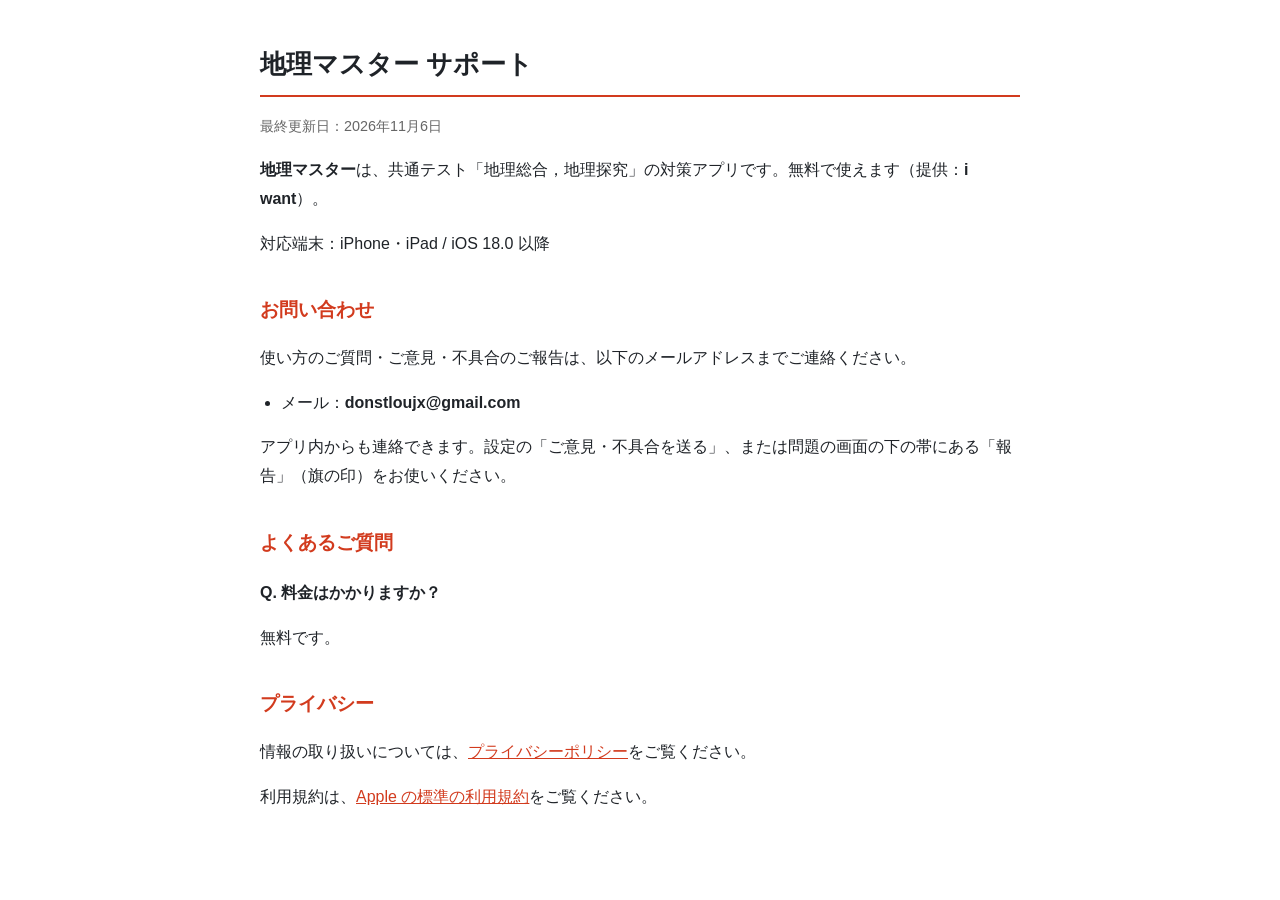
==== geography/support.html @ 96eff678 "地理マスターを開発中として掲載し、お知らせ・プライバシーポリシー・サポート・紹介のページを geography/ に置く Co-Authored-By: Claude Opus 5.5 <norepl" ====
<!DOCTYPE html>
<html lang="ja">
<head>
<meta charset="UTF-8">
<meta name="viewport" content="width=device-width, initial-scale=1.0">
<title>地理マスター サポート</title>
<style>
  body { font-family: -apple-system, "Hiragino Sans", sans-serif; line-height: 1.8; max-width: 760px; margin: 0 auto; padding: 24px; color: #1F2328; }
  h1 { font-size: 1.6em; border-bottom: 2px solid #D23B1E; padding-bottom: 8px; }
  h2 { font-size: 1.2em; margin-top: 1.8em; color: #D23B1E; }
  .updated { color: #666; font-size: 0.9em; }
  strong { color: #1F2328; }
  ul { padding-left: 1.3em; }
  a { color: #D23B1E; }
  .faq-q { font-weight: 600; margin-top: 1.2em; }
</style>
</head>
<body>
<h1>地理マスター サポート</h1>
<p class="updated">最終更新日：2026年11月6日</p>

<p><strong>地理マスター</strong>は、共通テスト「地理総合，地理探究」の対策アプリです。無料で使えます（提供：<strong>i want</strong>）。</p>
<p>対応端末：iPhone・iPad / iOS 18.0 以降</p>

<h2>お問い合わせ</h2>
<p>使い方のご質問・ご意見・不具合のご報告は、以下のメールアドレスまでご連絡ください。</p>
<ul>
  <li>メール：<strong>donstloujx@gmail.com</strong></li>
</ul>
<p>アプリ内からも連絡できます。設定の「ご意見・不具合を送る」、または問題の画面の下の帯にある「報告」（旗の印）をお使いください。</p>

<h2>よくあるご質問</h2>

<p class="faq-q">Q. 料金はかかりますか？</p>
<p>無料です。</p>

<h2>プライバシー</h2>
<p>情報の取り扱いについては、<a href="privacy.html">プライバシーポリシー</a>をご覧ください。</p>
<p>利用規約は、<a href="https://www.apple.com/legal/internet-services/itunes/dev/stdeula/" target="_blank" rel="noopener noreferrer">Apple の標準の利用規約</a>をご覧ください。</p>

</body>
</html>
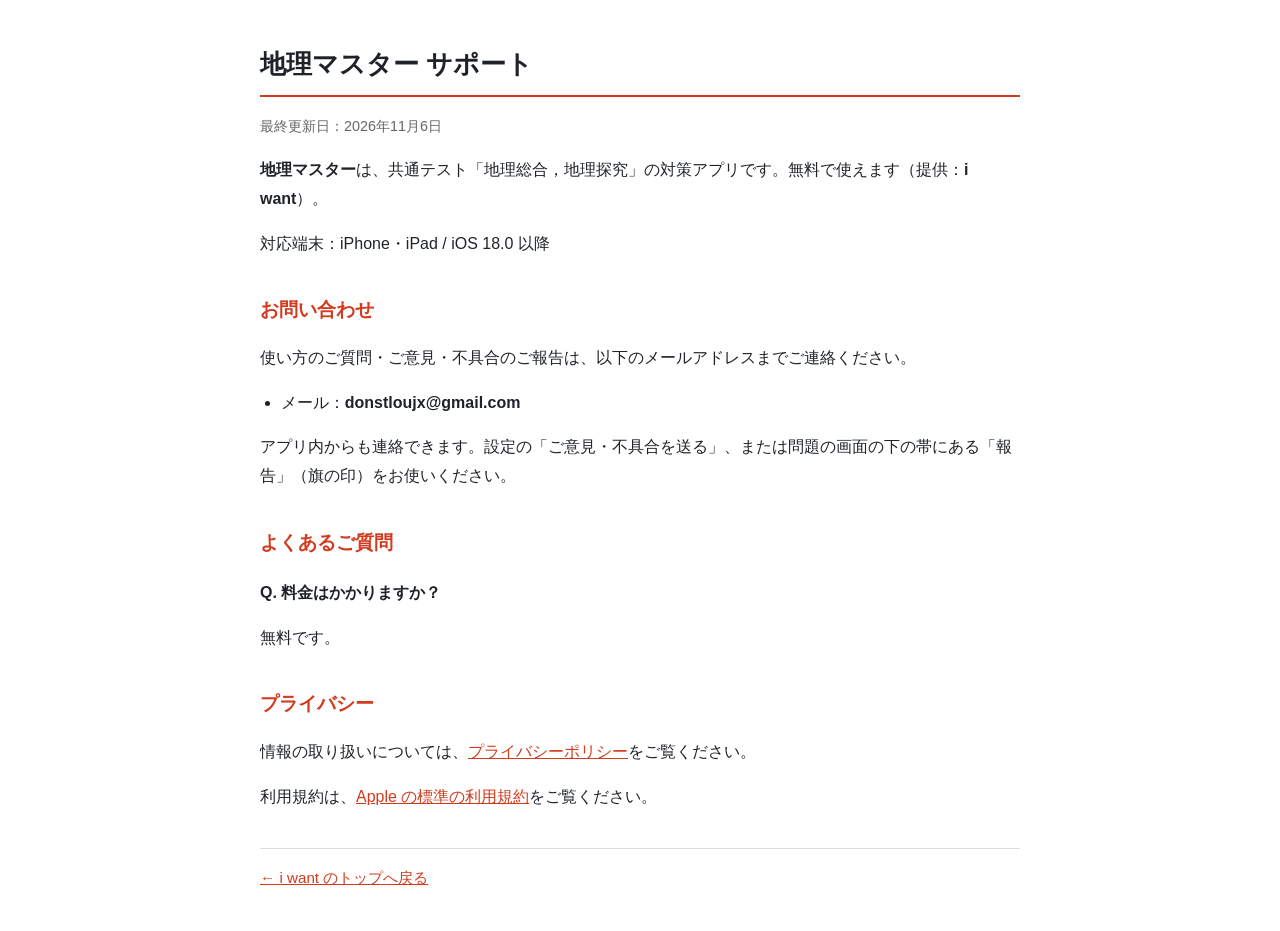
==== commit 9f371560: "進化の記録を折りたためるようにする・サポートページにトップへ戻るリンクを足す Co-Authored-By: Claude Fable 5.2 <noreply@anthropic.com>" ====
--- a/geography/support.html
+++ b/geography/support.html
@@ -13,6 +13,11 @@
   ul { padding-left: 1.3em; }
   a { color: #D23B1E; }
   .faq-q { font-weight: 600; margin-top: 1.2em; }
+  /* トップページ（ottub.github.io）から同じタブで来たとき、題名をつないで切り替える */
+  @view-transition { navigation:auto; }
+  @media (prefers-reduced-motion: reduce) { @view-transition { navigation:none; } }
+  h1 { view-transition-name:app-title; }
+  .home { margin-top: 2.4em; padding-top: 1em; border-top: 1px solid #ddd; font-size: 0.95em; }
 </style>
 </head>
 <body>
@@ -38,5 +43,7 @@
 <p>情報の取り扱いについては、<a href="privacy.html">プライバシーポリシー</a>をご覧ください。</p>
 <p>利用規約は、<a href="https://www.apple.com/legal/internet-services/itunes/dev/stdeula/" target="_blank" rel="noopener noreferrer">Apple の標準の利用規約</a>をご覧ください。</p>
 
+<p class="home"><a href="../">← i want のトップへ戻る</a></p>
+
 </body>
 </html>
